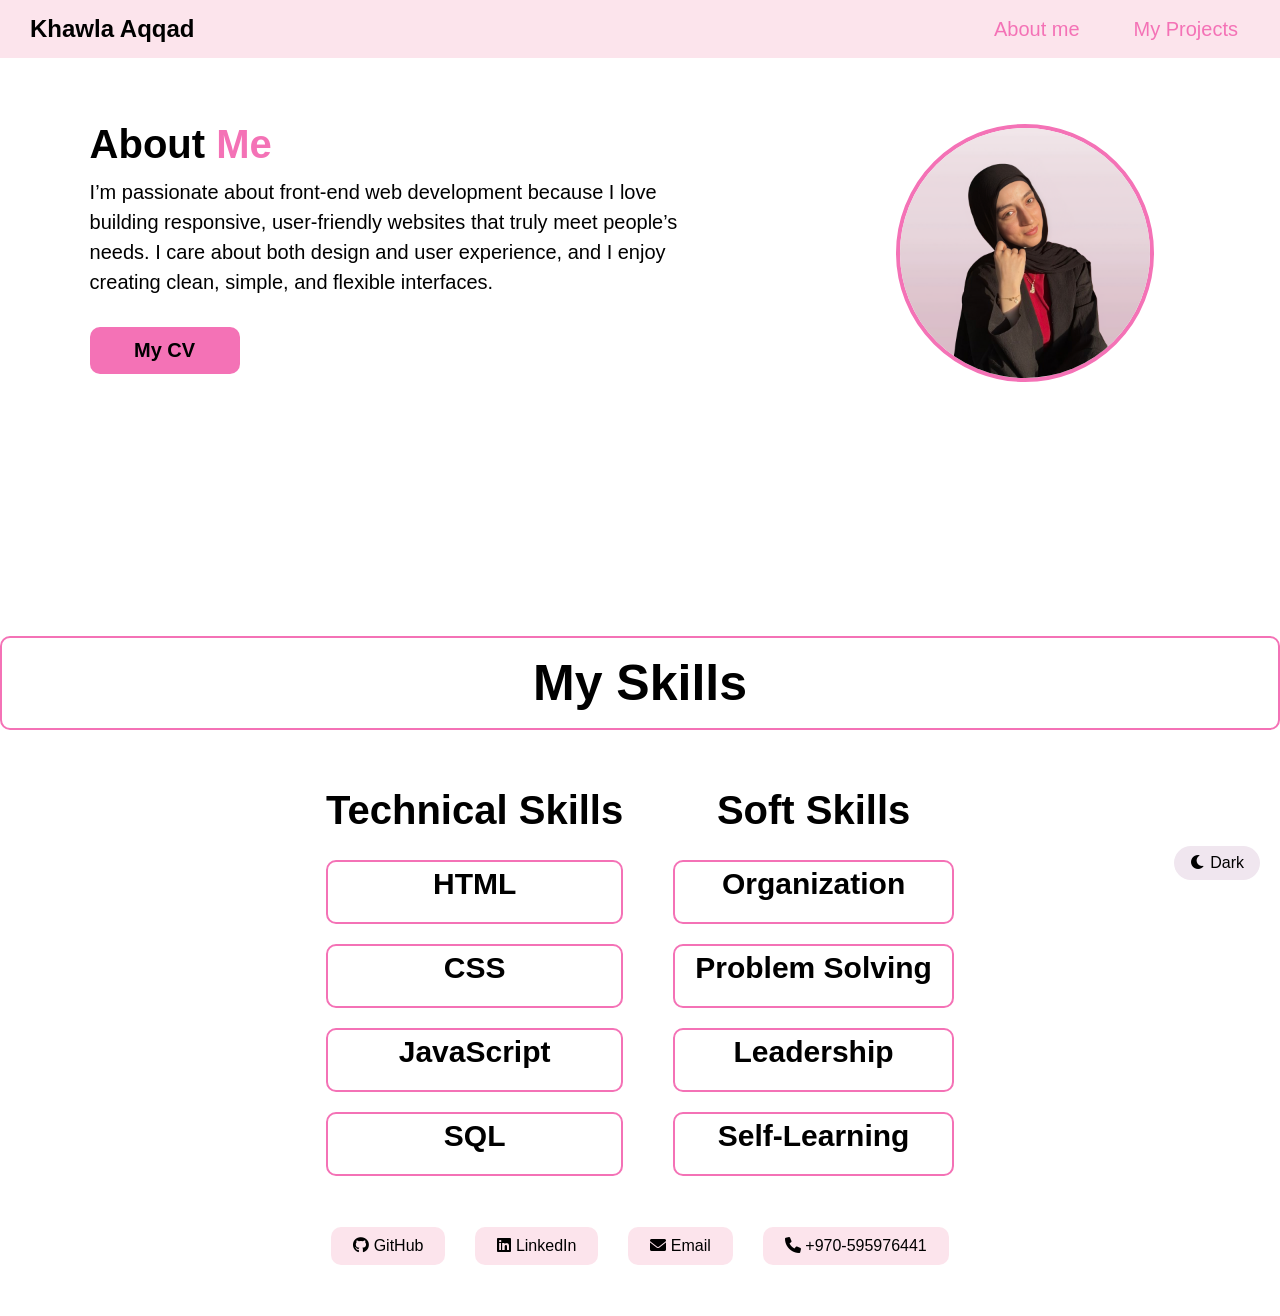
==== index.html @ 2be5803a "portfolios" ====
<!DOCTYPE html>
<html lang="en">
<head>
    <meta charset="UTF-8">
    <meta name="viewport" content="width=device-width, initial-scale=1.0">
    <title>Khawla Aqqad | Portfolios</title>
    <link rel="stylesheet" href="style.css">
    <link rel="stylesheet" href="https://cdnjs.cloudflare.com/ajax/libs/font-awesome/6.0.0-beta3/css/all.min.css" />
</head>
<body>
    
<!-- Switch button -->
    <div class="theme-toggle">
        <button id="themeBtn" onclick="toggleTheme()">
            <i class="fas fa-moon"></i> Dark 
        </button>
    </div>

<!-- Top bar -->
    <nav class="navbar">
            <h2>Khawla Aqqad</h2>
        <ul class="nav-links">
            <li><a href="index.html">About me</a></li>
            <li><a href="projects.html" class="active">My Projects</a></li>
        </ul>
    </nav>

    <div class="about-text" >
        <h1>About <span> Me </span></h1>
        <p>I’m passionate about front-end web development because I love building responsive, 
            user-friendly websites that truly meet people’s needs. I care about both design and user experience, 
            and I enjoy creating clean, simple, and flexible interfaces.
        </p>
        <button onclick="window.open('https://docs.google.com/document/d/1Huhkl3bzUAG76ihjNF-Jv4KBVgLShwQun_zowLG6C3U/edit?tab=t.0')">
            My CV
        </button>
    </div>
    <img class="myphoto" src="./static/myphoto.png" alt="myphoto">


    <!-- skills bar -->

    <div class="skills">
        <h2>My Skills</h2>
        <div>
            <h3>Technical Skills</h3>
            <h4>HTML</h4>
            <h4>CSS</h4>
            <h4>JavaScript</h4>
            <h4>SQL</h4>
        </div>
        <div>
            <h3>Soft Skills</h3>
            <h4>Organization </h4>
            <h4>Problem Solving</h4>
            <h4>Leadership </h4>
            <h4>Self-Learning</h4>
        </div>
    </div>

    <!-- link bar -->

    <div class="social">
        <a href="https://github.com/khawlaaqqad-png" target="_blank" class="social-btn">
                <i class="fab fa-github"></i> GitHub
            </a>
            <a href="https://www.linkedin.com/in/khawla-aqqad" target="_blank" class="social-btn">
                <i class="fab fa-linkedin"></i> LinkedIn
            </a>
            <a href="mailto:khawlaaqqad@gmail.com" class="social-btn">
                <i class="fas fa-envelope"></i> Email
            </a>
            <a href="tel:+970595976441" class="social-btn">
                <i class="fas fa-phone"></i> +970-595976441
            </a>
    </div>

    <script src="main.js"></script>
</body>
</html>
---- style.css ----
* {
    padding: 0;
    margin: 0;
    font-family: 'Segoe UI', Tahoma, Geneva, Verdana, sans-serif;
}

/* ===== DARK MODE ===== */
body.dark-mode {
    background-color: #121212;
    color: #e0e0e0;
}

body.dark-mode .navbar {
    background-color: #1e1e2f;
    border-bottom: 2px solid #f472b6;
}

body.dark-mode .navbar h3,
body.dark-mode .nav-links a {
    color: #f472b6;
}

body.dark-mode .nav-links a:hover {
    background-color: #f472b6;
    color: #121212;
}

body.dark-mode .about-text span,
body.dark-mode .project-par span {
    color: #f472b6;
}

body.dark-mode .about-text button {
    background-color: #f472b6;
    color: #121212;
}

body.dark-mode .about-text button:hover {
    background-color: #d6336c;
    color: white;
}

body.dark-mode .project-card {
    background-color: #1e1e2f;
    color: #e0e0e0;
    border: 1px solid #f472b6;
}

body.dark-mode .project-card span {
    color: #f472b6;
}

body.dark-mode .project-btn {
    background-color: #f472b6;
    color: #121212;
}

body.dark-mode .project-btn:hover {
    background-color: #d6336c;
    color: white;
}

body.dark-mode .social-btn {
    background-color: #1e1e2f;
    color: #f472b6;
    border: 1px solid #f472b6;
}

body.dark-mode .social-btn:hover {
    background-color: #f472b6;
    color: #121212;
}

body.dark-mode .skills h2,
body.dark-mode .skills h4 {
    border-color: #f472b6;
    color: #e0e0e0;
}

body.dark-mode .theme-toggle button {
    background-color: #1e1e2f;
    color: #f472b6;
    border: 1px solid #f472b6;
}

body.dark-mode .myphoto {
    border-color: #f472b6;
}



/* ===== Mode Switch Button ===== */
.theme-toggle {
    position: fixed;
    bottom: 20px;
    right: 20px;
}

.theme-toggle button {
    background-color: #f0e6ef;
    border: none;
    padding: 8px 16px;
    border-radius: 30px;
    font-size: 16px;
}


/* ===== navar ===== */
.navbar {
    display: flex;
    justify-content: space-between;
    align-items: center;
    background-color: #fce4ec;
    padding: 15px 30px;
}

.navbar h3 {
    font-size: 30px;
    color: #f472b6;
}

.nav-links {
    list-style: none;
    display: flex;
    gap: 30px;
}

.nav-links a {
    text-decoration: none;
    font-size: 20px;
    color: #f472b6;
    font-weight: 500;
    padding: 6px 12px;
    border-radius: 20px;
}


.nav-links a:hover {
    background-color: #f472b6;
    color: white;
}

/* ===== Personal photo ===== */

.myphoto {
    width: 250px;
    height: 250px;
    border-radius: 50%;
    border: 4px solid #f472b6;
    position: relative;
    bottom: 250px;
    left: 70%;
}
/* ===== about text ===== */

.about-text {
    width: 50%;
    padding-top: 5% ;
    padding-left: 7%;
}

.about-text span {
    color: #f472b6;
}
p {
    line-height: 30px;
    font-size: 20px;
}

h1 {
    margin-bottom: 10px;
    font-size: 40px;
}

.about-text button{
    background-color: #f472b6;
    color: black;
    padding: 12px 30px;
    border-radius: 10px;
    font-weight: 600;
    font-size: 20px;
    border: none;
    margin-top: 30px;
    width: 150px;
}
.about-text button:hover {
    background-color: #cc6299;
}
/* ===== skills ===== */

.skills {
    display: flex;
    flex-wrap: wrap;
    justify-content: center;
    gap: 50px;
    text-align: center;
}

.skills h2 {
    width: 100%;
    text-align: center;
    font-size: 50px;
    line-height: 50px;
    border: 2px solid #f472b6;
    padding: 20px;
    border-radius: 10px;
}

.skills h3 {
    font-size: 40px;
    line-height: 60px;
}

.skills h4 {
    border: 2px solid #f472b6;
    height: 50px;
    font-size: 30px;
    padding: 5px 20px;
    margin-top: 20px;
    border-radius: 10px;
}

/* ===== social ===== */

.social {
    display: flex;
    justify-content: center;
    padding: 4%;
    gap: 30px;
}
.social-btn {
    align-items: center;
    gap: 8px;
    background-color: #fce4ec;
    color: black;
    padding: 10px 22px;
    border-radius: 10px;
    text-decoration: none;
    font-weight: 500;
}


/* ===== project par ===== */

.project-photo{
    width: 100%;
    height: 500px;
    object-fit: cover;
}

.project-par {
    position: relative;
    bottom: 350px;
    left: 80px;
    width: 50%;
}

.project-par span {
    color: #f472b6;
}
.project-par p {
    font-size: 30px;
}

/* ===== project card ===== */
.project-card {
    background-color: #fce4ec;
    padding: 30px 35px;
    border-radius: 24px;
    margin-bottom: 25px;
    box-shadow: 0 4px 12px rgba(0, 0, 0, 0.05);
    width: 70%;
    display: flex;
    flex-direction: column;
    gap: 20px;
}

.project-card:hover {
    transform: translateY(-5px);
    box-shadow: 0 8px 20px rgba(214, 51, 108, 0.15);
}

.container h2 {
    text-align: center;
    font-size: 40px;
    margin-top: 20px;
}

.container {
    display: flex;
    justify-content: center;
    flex-direction: column;
    gap: 30px;
    align-items: center;
}

.project-btn {
    align-items: center;
    background-color: #f472b6;
    color: black;
    padding: 10px 22px;
    border-radius: 10px;
    text-decoration: none;
    font-weight: 500;
    width: 150px;
}

.project-btn:hover {
    background-color: #cc6299;
}

.project-card h3 {
    font-size: 30px;
}

.project-card p {
    font-size: 25px;
    line-height: 35px;
}

.project-card span {
    font-size: 30px;
    color: #f472b6 ;
}
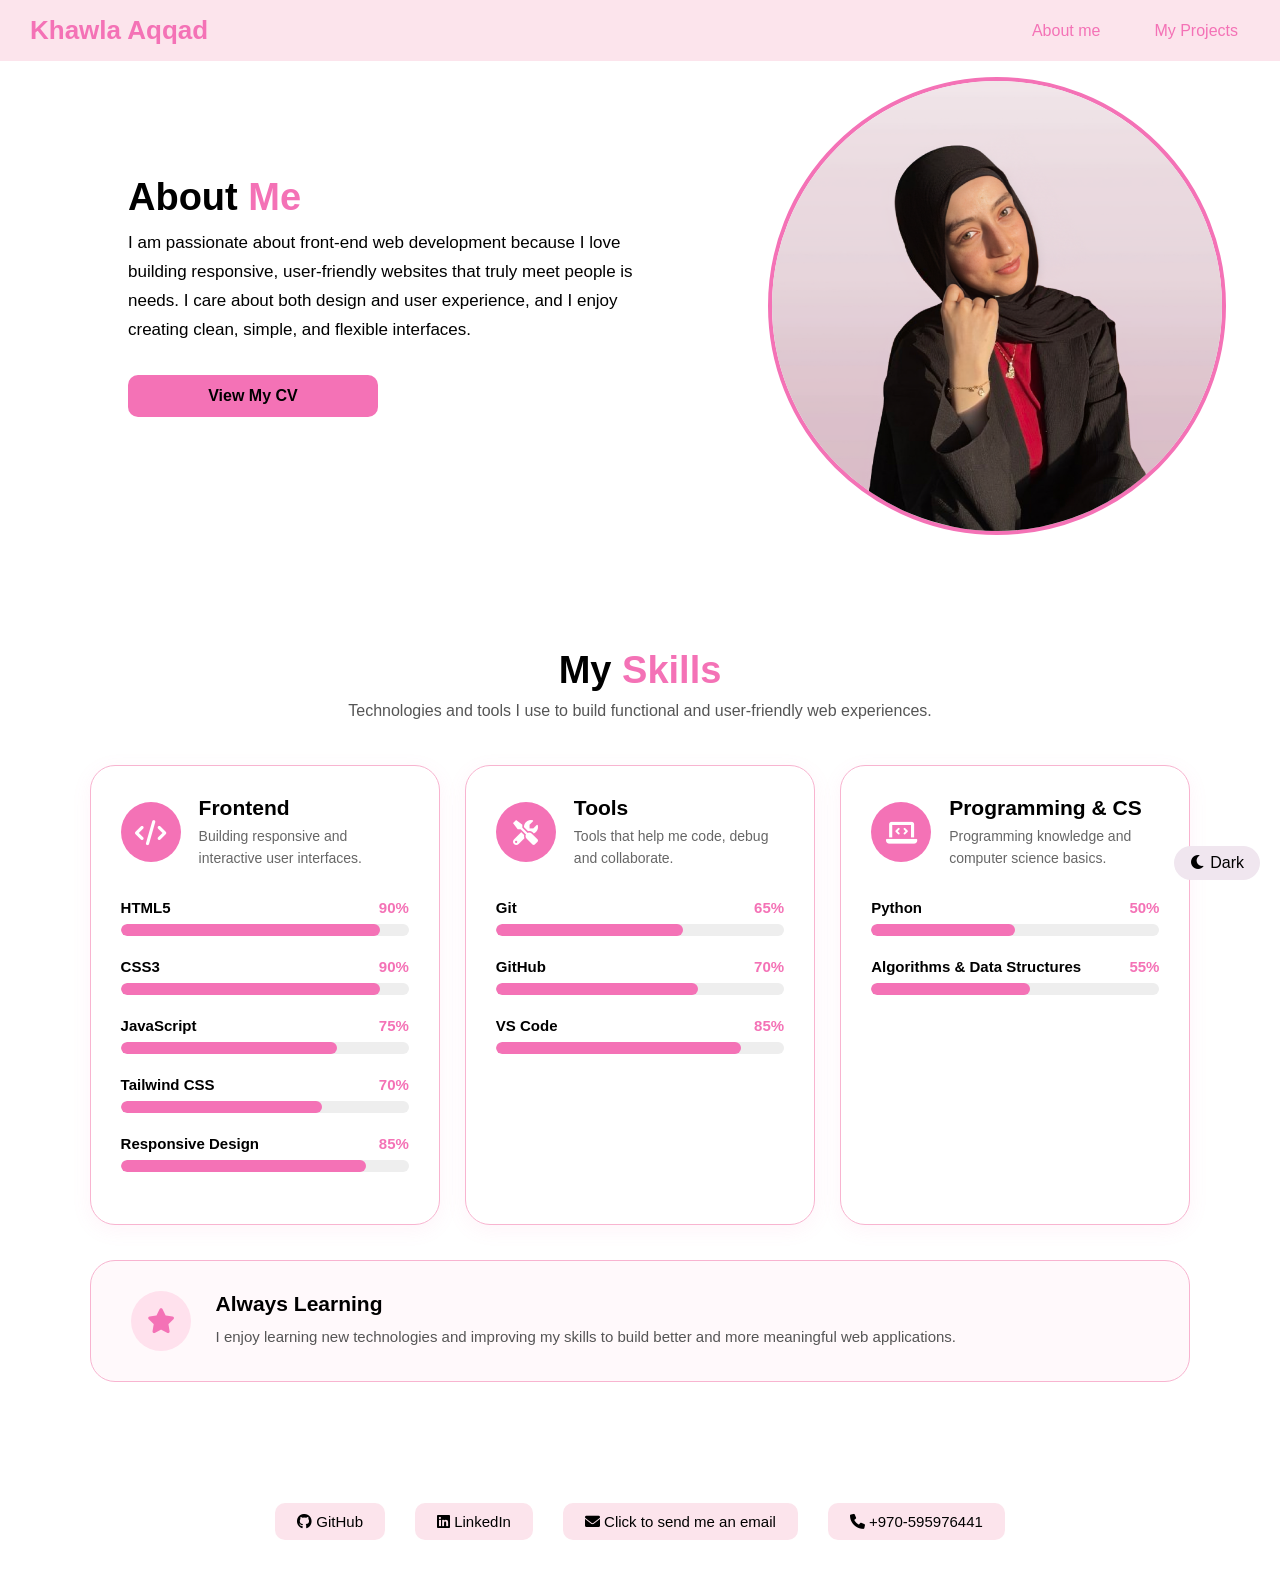
==== commit 940b436e: "updat" ====
--- a/index.html
+++ b/index.html
@@ -18,7 +18,9 @@
 
 <!-- Top bar -->
     <nav class="navbar">
-            <h2>Khawla Aqqad</h2>
+        <div class="logo">
+            <h3>Khawla Aqqad</h3>
+        </div>
         <ul class="nav-links">
             <li><a href="index.html">About me</a></li>
             <li><a href="projects.html" class="active">My Projects</a></li>
@@ -27,12 +29,12 @@
 
     <div class="about-text" >
         <h1>About <span> Me </span></h1>
-        <p>I’m passionate about front-end web development because I love building responsive, 
-            user-friendly websites that truly meet people’s needs. I care about both design and user experience, 
+        <p>I am passionate about front-end web development because I love building responsive, 
+            user-friendly websites that truly meet people is needs. I care about both design and user experience, 
             and I enjoy creating clean, simple, and flexible interfaces.
         </p>
         <button onclick="window.open('https://docs.google.com/document/d/1Huhkl3bzUAG76ihjNF-Jv4KBVgLShwQun_zowLG6C3U/edit?tab=t.0')">
-            My CV
+            View My CV
         </button>
     </div>
     <img class="myphoto" src="./static/myphoto.png" alt="myphoto">
@@ -40,23 +42,183 @@
 
     <!-- skills bar -->
 
-    <div class="skills">
-        <h2>My Skills</h2>
+    <!-- Skills Section -->
+<section class="skills-section">
+
+    <div class="skills-title">
+        <h2>My <span>Skills</span></h2>
+        <p>Technologies and tools I use to build functional and user-friendly web experiences.</p>
+    </div>
+
+    <div class="skills-container">
+
+        <!-- Frontend -->
+        <div class="skill-card">
+
+            <div class="skill-card-title">
+                <div class="skill-icon">
+                    <i class="fas fa-code"></i>
+                </div>
+
+                <div>
+                    <h3>Frontend</h3>
+                    <p>Building responsive and interactive user interfaces.</p>
+                </div>
+            </div>
+
+            <div class="skill-item">
+                <div class="skill-name">
+                    <span>HTML5</span>
+                    <span>90%</span>
+                </div>
+                <div class="progress-bar">
+                    <div class="progress" style="width: 90%;"></div>
+                </div>
+            </div>
+
+            <div class="skill-item">
+                <div class="skill-name">
+                    <span>CSS3</span>
+                    <span>90%</span>
+                </div>
+                <div class="progress-bar">
+                    <div class="progress" style="width: 90%;"></div>
+                </div>
+            </div>
+
+            <div class="skill-item">
+                <div class="skill-name">
+                    <span>JavaScript</span>
+                    <span>75%</span>
+                </div>
+                <div class="progress-bar">
+                    <div class="progress" style="width: 75%;"></div>
+                </div>
+            </div>
+
+            <div class="skill-item">
+                <div class="skill-name">
+                    <span>Tailwind CSS</span>
+                    <span>70%</span>
+                </div>
+                <div class="progress-bar">
+                    <div class="progress" style="width: 70%;"></div>
+                </div>
+            </div>
+
+            <div class="skill-item">
+                <div class="skill-name">
+                    <span>Responsive Design</span>
+                    <span>85%</span>
+                </div>
+                <div class="progress-bar">
+                    <div class="progress" style="width: 85%;"></div>
+                </div>
+            </div>
+
+        </div>
+
+
+        <!-- Tools -->
+        <div class="skill-card">
+
+            <div class="skill-card-title">
+                <div class="skill-icon">
+                    <i class="fas fa-tools"></i>
+                </div>
+
+                <div>
+                    <h3>Tools</h3>
+                    <p>Tools that help me code, debug and collaborate.</p>
+                </div>
+            </div>
+
+            <div class="skill-item">
+                <div class="skill-name">
+                    <span>Git</span>
+                    <span>65%</span>
+                </div>
+                <div class="progress-bar">
+                    <div class="progress" style="width: 65%;"></div>
+                </div>
+            </div>
+
+            <div class="skill-item">
+                <div class="skill-name">
+                    <span>GitHub</span>
+                    <span>70%</span>
+                </div>
+                <div class="progress-bar">
+                    <div class="progress" style="width: 70%;"></div>
+                </div>
+            </div>
+
+            <div class="skill-item">
+                <div class="skill-name">
+                    <span>VS Code</span>
+                    <span>85%</span>
+                </div>
+                <div class="progress-bar">
+                    <div class="progress" style="width: 85%;"></div>
+                </div>
+            </div>
+
+        </div>
+
+
+        <!-- Programming & CS -->
+        <div class="skill-card">
+
+            <div class="skill-card-title">
+                <div class="skill-icon">
+                    <i class="fas fa-laptop-code"></i>
+                </div>
+
+                <div>
+                    <h3>Programming & CS</h3>
+                    <p>Programming knowledge and computer science basics.</p>
+                </div>
+            </div>
+
+            <div class="skill-item">
+                <div class="skill-name">
+                    <span>Python</span>
+                    <span>50%</span>
+                </div>
+                <div class="progress-bar">
+                    <div class="progress" style="width: 50%;"></div>
+                </div>
+            </div>
+
+            <div class="skill-item">
+                <div class="skill-name">
+                    <span>Algorithms & Data Structures</span>
+                    <span>55%</span>
+                </div>
+                <div class="progress-bar">
+                    <div class="progress" style="width: 55%;"></div>
+                </div>
+            </div>
+
+        </div>
+
+    </div>
+
+    <!-- Always Learning -->
+    <div class="learning-box">
+        <div class="learning-icon">
+            <i class="fas fa-star"></i>
+        </div>
+
         <div>
-            <h3>Technical Skills</h3>
-            <h4>HTML</h4>
-            <h4>CSS</h4>
-            <h4>JavaScript</h4>
-            <h4>SQL</h4>
-        </div>
-        <div>
-            <h3>Soft Skills</h3>
-            <h4>Organization </h4>
-            <h4>Problem Solving</h4>
-            <h4>Leadership </h4>
-            <h4>Self-Learning</h4>
-        </div>
-    </div>
+            <h3>Always Learning</h3>
+            <p>
+                I enjoy learning new technologies and improving my skills to build better and more meaningful web applications.
+            </p>
+        </div>
+    </div>
+
+</section>
 
     <!-- link bar -->
 
@@ -67,8 +229,8 @@
             <a href="https://www.linkedin.com/in/khawla-aqqad" target="_blank" class="social-btn">
                 <i class="fab fa-linkedin"></i> LinkedIn
             </a>
-            <a href="mailto:khawlaaqqad@gmail.com" class="social-btn">
-                <i class="fas fa-envelope"></i> Email
+            <a href="https://mail.google.com/mail/?view=cm&fs=1&to=khawlaaqqad@gmail.com" target="_blank" class="social-btn">
+                <i class="fas fa-envelope"></i> Click to send me an email
             </a>
             <a href="tel:+970595976441" class="social-btn">
                 <i class="fas fa-phone"></i> +970-595976441
--- a/style.css
+++ b/style.css
@@ -71,12 +71,6 @@
     color: #121212;
 }
 
-body.dark-mode .skills h2,
-body.dark-mode .skills h4 {
-    border-color: #f472b6;
-    color: #e0e0e0;
-}
-
 body.dark-mode .theme-toggle button {
     background-color: #1e1e2f;
     color: #f472b6;
@@ -87,6 +81,35 @@
     border-color: #f472b6;
 }
 
+/* ===== Skills Dark Mode ===== */
+
+body.dark-mode .skills-title p,
+body.dark-mode .skill-card-title p,
+body.dark-mode .learning-box p {
+    color: #bdbdbd;
+}
+
+body.dark-mode .skill-card {
+    background-color: #1e1e2f;
+    border-color: #f472b6;
+}
+
+body.dark-mode .progress-bar {
+    background-color: #333344;
+}
+
+body.dark-mode .learning-box {
+    background-color: #1e1e2f;
+    border-color: #f472b6;
+}
+
+body.dark-mode .learning-icon {
+    background-color: #332333;
+}
+
+body.dark-mode .skill-name {
+    color: #e0e0e0;
+}
 
 
 /* ===== Mode Switch Button ===== */
@@ -115,7 +138,7 @@
 }
 
 .navbar h3 {
-    font-size: 30px;
+    font-size: 26px;
     color: #f472b6;
 }
 
@@ -127,7 +150,7 @@
 
 .nav-links a {
     text-decoration: none;
-    font-size: 20px;
+    font-size: 16px;
     color: #f472b6;
     font-weight: 500;
     padding: 6px 12px;
@@ -143,33 +166,34 @@
 /* ===== Personal photo ===== */
 
 .myphoto {
-    width: 250px;
-    height: 250px;
+    width: 450px;
+    height: 450px;
     border-radius: 50%;
     border: 4px solid #f472b6;
     position: relative;
-    bottom: 250px;
-    left: 70%;
+    bottom: 340px;
+    left: 60%;
+    margin-bottom: -300px;
 }
 /* ===== about text ===== */
 
 .about-text {
-    width: 50%;
-    padding-top: 5% ;
-    padding-left: 7%;
+    width: 40%;
+    padding-top: 9%;
+    padding-left: 10%;
 }
 
 .about-text span {
     color: #f472b6;
 }
-p {
-    line-height: 30px;
-    font-size: 20px;
+.about-text p {
+    line-height: 1.7;
+    font-size: 17px;
 }
 
 h1 {
     margin-bottom: 10px;
-    font-size: 40px;
+    font-size: 38px;
 }
 
 .about-text button{
@@ -178,48 +202,165 @@
     padding: 12px 30px;
     border-radius: 10px;
     font-weight: 600;
-    font-size: 20px;
+    font-size: 16px;
     border: none;
     margin-top: 30px;
-    width: 150px;
+    width: 250px;
 }
 .about-text button:hover {
     background-color: #cc6299;
 }
 /* ===== skills ===== */
-
-.skills {
-    display: flex;
-    flex-wrap: wrap;
+/* ===== Skills Section ===== */
+
+.skills-section {
+    padding: 70px 7%;
+}
+
+.skills-title {
+    text-align: center;
+    margin-bottom: 45px;
+}
+
+.skills-title h2 {
+    font-size: 38px;
+    margin-bottom: 10px;
+}
+
+.skills-title h2 span {
+    color: #f472b6;
+}
+
+.skills-title p {
+    font-size: 16px;
+    color: #555;
+}
+
+
+/* ===== Skills Cards ===== */
+
+.skills-container {
+    display: grid;
+    grid-template-columns: repeat(3, 1fr);
+    gap: 25px;
+    max-width: 1300px;
+    margin: auto;
+}
+
+.skill-card {
+    background-color: #fff;
+    border: 1px solid #f8b4d0;
+    border-radius: 25px;
+    padding: 30px;
+    box-shadow: 0 5px 20px rgba(244, 114, 182, 0.08);
+}
+
+
+/* ===== Card Title ===== */
+
+.skill-card-title {
+    display: flex;
+    align-items: center;
+    gap: 18px;
+    margin-bottom: 30px;
+}
+
+.skill-card-title h3 {
+    font-size: 21px;
+    margin-bottom: 5px;
+}
+
+.skill-card-title p {
+    font-size: 14px;
+    line-height: 22px;
+    color: #666;
+}
+
+.skill-icon {
+    min-width: 60px;
+    height: 60px;
+    border-radius: 50%;
+    background-color: #f472b6;
+    color: white;
+    display: flex;
     justify-content: center;
-    gap: 50px;
-    text-align: center;
-}
-
-.skills h2 {
+    align-items: center;
+    font-size: 25px;
+}
+
+
+/* ===== Individual Skill ===== */
+
+.skill-item {
+    margin-bottom: 22px;
+}
+
+.skill-name {
+    display: flex;
+    justify-content: space-between;
+    margin-bottom: 8px;
+    font-size: 15px;
+    font-weight: 600;
+}
+
+.skill-name span:last-child {
+    color: #f472b6;
+}
+
+
+/* ===== Progress Bar ===== */
+
+.progress-bar {
     width: 100%;
-    text-align: center;
-    font-size: 50px;
-    line-height: 50px;
-    border: 2px solid #f472b6;
-    padding: 20px;
-    border-radius: 10px;
-}
-
-.skills h3 {
-    font-size: 40px;
-    line-height: 60px;
-}
-
-.skills h4 {
-    border: 2px solid #f472b6;
-    height: 50px;
-    font-size: 30px;
-    padding: 5px 20px;
-    margin-top: 20px;
-    border-radius: 10px;
-}
-
+    height: 12px;
+    background-color: #eeeeee;
+    border-radius: 20px;
+    overflow: hidden;
+}
+
+.progress {
+    height: 100%;
+    background-color: #f472b6;
+    border-radius: 20px;
+}
+
+
+/* ===== Always Learning ===== */
+
+.learning-box {
+    max-width: 1300px;
+    margin: 35px auto 0;
+    padding: 30px 40px;
+    border: 1px solid #f8b4d0;
+    border-radius: 25px;
+    background-color: #fff9fb;
+    display: flex;
+    align-items: center;
+    gap: 25px;
+}
+
+.learning-icon {
+    min-width: 60px;
+    height: 60px;
+    border-radius: 50%;
+    background-color: #ffe1ed;
+    color: #f472b6;
+    display: flex;
+    justify-content: center;
+    align-items: center;
+    font-size: 25px;
+}
+
+.learning-box h3 {
+    font-size: 21px;
+    margin-bottom: 8px;
+}
+
+.learning-box p {
+    font-size: 15px;
+    line-height: 25px;
+    color: #555;
+}
 /* ===== social ===== */
 
 .social {
@@ -237,6 +378,7 @@
     border-radius: 10px;
     text-decoration: none;
     font-weight: 500;
+    font-size: 15px;
 }
 
 
@@ -259,7 +401,9 @@
     color: #f472b6;
 }
 .project-par p {
-    font-size: 30px;
+    font-size: 17px;
+    line-height: 1.6;
+    width: 45%;
 }
 
 /* ===== project card ===== */
@@ -272,7 +416,7 @@
     width: 70%;
     display: flex;
     flex-direction: column;
-    gap: 20px;
+    gap: 10px;
 }
 
 .project-card:hover {
@@ -295,6 +439,7 @@
 }
 
 .project-btn {
+    align-self: flex-end;
     align-items: center;
     background-color: #f472b6;
     color: black;
@@ -303,22 +448,214 @@
     text-decoration: none;
     font-weight: 500;
     width: 150px;
-}
+    margin-top: -35px;
+    font-size: 15px;
+}
+
 
 .project-btn:hover {
     background-color: #cc6299;
 }
 
 .project-card h3 {
-    font-size: 30px;
+    font-size: 22px;
 }
 
 .project-card p {
-    font-size: 25px;
-    line-height: 35px;
+    font-size: 16px;
+    line-height: 1.6;
 }
 
 .project-card span {
-    font-size: 30px;
+    font-size: 15px;
     color: #f472b6 ;
+}
+/* ============================= */
+/* ===== RESPONSIVE DESIGN ===== */
+/* ============================= */
+
+@media (max-width: 768px) {
+
+    /* ===== Navbar ===== */
+    .navbar {
+        padding: 12px 20px;
+        flex-direction: column;
+        gap: 15px;
+    }
+
+    .navbar h3 {
+        font-size: 24px;
+    }
+
+    .nav-links {
+        gap: 10px;
+        flex-wrap: wrap;
+        justify-content: center;
+    }
+
+    .nav-links a {
+        font-size: 14px;
+        padding: 5px 8px;
+    }
+
+
+    /* ===== About Me ===== */
+    .about-text {
+        width: 80%;
+        padding: 50px 10%;
+        text-align: center;
+    }
+
+    .about-text h1 {
+        font-size: 32px;
+    }
+
+    .about-text p {
+        font-size: 16px;
+        line-height: 1.6;
+    }
+
+    .about-text button {
+        width: 200px;
+        font-size: 15px;
+    }
+
+    /* ===== Personal Photo ===== */
+    .myphoto {
+        display: block;
+        width: 220px;
+        height: 220px;
+        position: static;
+        margin: 0 auto 40px;
+    }
+
+
+    /* ===== Skills ===== */
+    .skills-section {
+        padding: 50px 5%;
+    }
+
+    .skills-title {
+        margin-bottom: 30px;
+    }
+
+    .skills-title h2 {
+        font-size: 32px;
+    }
+
+    .skills-title p {
+        font-size: 15px;
+    }
+
+    .skills-container {
+        grid-template-columns: 1fr;
+        gap: 20px;
+    }
+
+    .skill-card {
+        padding: 25px;
+    }
+
+
+    /* ===== Always Learning ===== */
+    .learning-box {
+        padding: 25px;
+        gap: 15px;
+    }
+
+    .learning-icon {
+        min-width: 50px;
+        height: 50px;
+        font-size: 20px;
+    }
+
+    .learning-box h3 {
+        font-size: 19px;
+    }
+
+    .learning-box p {
+        font-size: 14px;
+        line-height: 1.6;
+    }
+
+
+    /* ===== Projects Header ===== */
+    .project-photo {
+        height: 300px;
+    }
+
+    .project-par {
+        position: static;
+        width: 80%;
+        margin: 25px auto;
+        text-align: center;
+    }
+
+    .project-par p {
+        font-size: 16px;
+    }
+
+
+    /* ===== Projects Cards ===== */
+    .container {
+        width: 90%;
+        margin: auto;
+        gap: 20px;
+    }
+
+    .container h2 {
+        font-size: 32px;
+        margin-top: 10px;
+    }
+
+    .project-card {
+        width: 100%;
+        box-sizing: border-box;
+        padding: 25px;
+    }
+
+    .project-card h3 {
+        font-size: 20px;
+    }
+
+    .project-card p {
+        font-size: 15px;
+        line-height: 1.6;
+    }
+
+    .project-card span {
+        font-size: 14px;
+    }
+
+    .project-btn {
+        width: 130px;
+        font-size: 14px;
+        padding: 9px 15px;
+        margin-top: -25px;
+    }
+
+
+    /* ===== Social / Contact ===== */
+    .social {
+        padding: 30px 5%;
+        gap: 15px;
+        flex-wrap: wrap;
+    }
+
+    .social-btn {
+        font-size: 14px;
+        padding: 9px 16px;
+    }
+
+
+    /* ===== Theme Button ===== */
+    .theme-toggle {
+        bottom: 15px;
+        right: 15px;
+    }
+
+    .theme-toggle button {
+        font-size: 14px;
+        padding: 7px 13px;
+    }
 }
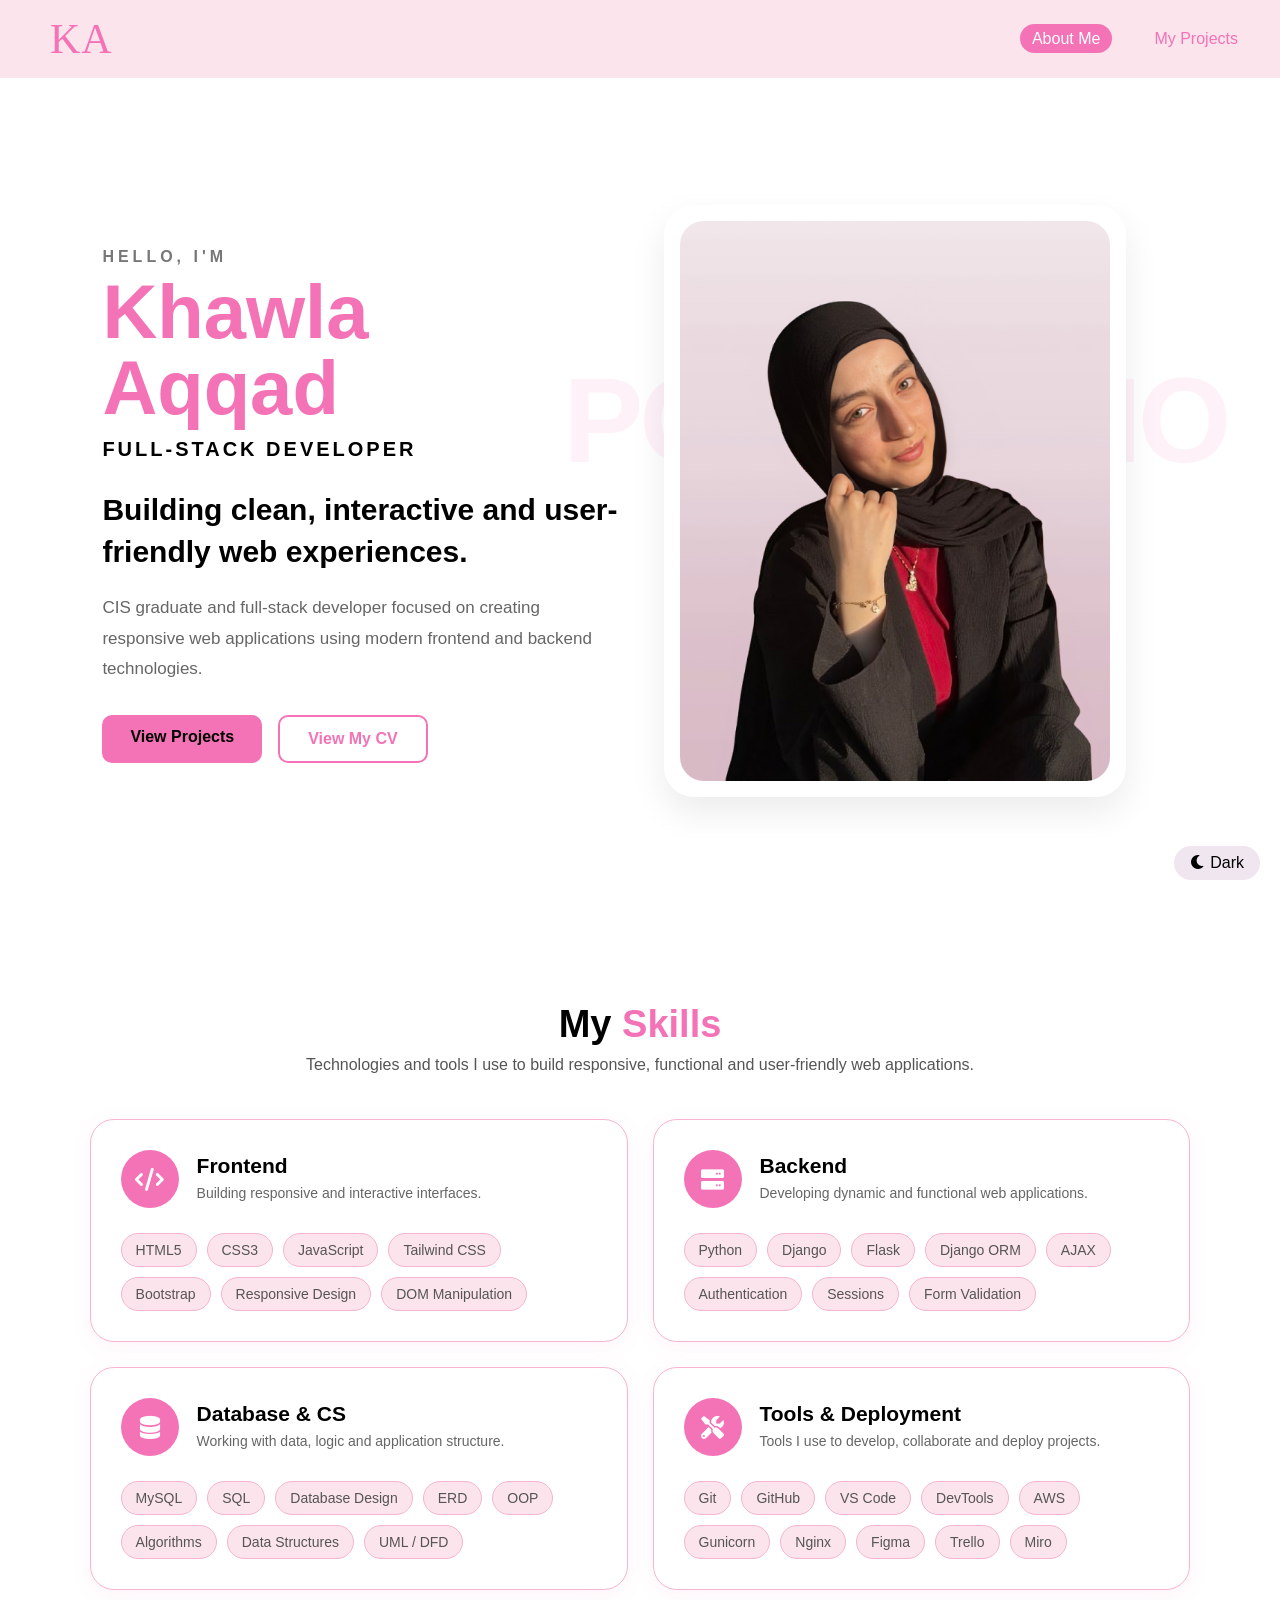
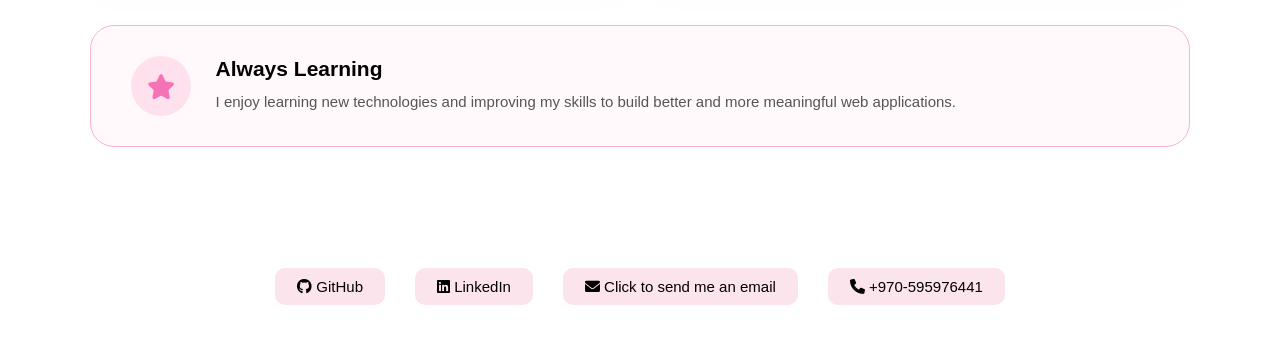
==== commit 99ef1f23: "Update portfolio design and add Skinova project" ====
--- a/index.html
+++ b/index.html
@@ -6,7 +6,6 @@
     <title>Khawla Aqqad | Portfolios</title>
     <link rel="stylesheet" href="style.css">
     <link rel="stylesheet" href="https://cdnjs.cloudflare.com/ajax/libs/font-awesome/6.0.0-beta3/css/all.min.css" />
-</head>
 <body>
     
 <!-- Switch button -->
@@ -17,209 +16,200 @@
     </div>
 
 <!-- Top bar -->
-    <nav class="navbar">
-        <div class="logo">
-            <h3>Khawla Aqqad</h3>
-        </div>
-        <ul class="nav-links">
-            <li><a href="index.html">About me</a></li>
-            <li><a href="projects.html" class="active">My Projects</a></li>
-        </ul>
-    </nav>
-
-    <div class="about-text" >
-        <h1>About <span> Me </span></h1>
-        <p>I am passionate about front-end web development because I love building responsive, 
-            user-friendly websites that truly meet people is needs. I care about both design and user experience, 
-            and I enjoy creating clean, simple, and flexible interfaces.
+<nav class="navbar">
+
+    <div class="logo">
+        <a href="index.html">KA</a>
+    </div>
+
+    <ul class="nav-links">
+        <li><a href="index.html" class="active">About Me</a></li>
+        <li><a href="projects.html">My Projects</a></li>
+    </ul>
+
+</nav>
+
+<!-- Hero Section -->
+<section class="hero-section">
+
+    <!-- Left Side -->
+    <div class="hero-content">
+        <p class="hero-label">HELLO, I'M</p>
+        <h1 class="hero-big-name">Khawla Aqqad</h1>
+        <p class="hero-role">FULL-STACK DEVELOPER</p>
+        <h2>Building clean, interactive and user-friendly web experiences.</h2>
+        <p class="hero-description">
+            CIS graduate and full-stack developer focused on creating responsive
+            web applications using modern frontend and backend technologies.
         </p>
-        <button onclick="window.open('https://docs.google.com/document/d/1Huhkl3bzUAG76ihjNF-Jv4KBVgLShwQun_zowLG6C3U/edit?tab=t.0')">
-            View My CV
-        </button>
-    </div>
-    <img class="myphoto" src="./static/myphoto.png" alt="myphoto">
-
+        <div class="hero-buttons">
+            <a href="projects.html" class="hero-btn primary">View Projects</a>
+            <a href="https://docs.google.com/document/d/1Huhkl3bzUAG76ihjNF-Jv4KBVgLShwQun_zowLG6C3U/edit?tab=t.0" target="_blank" class="hero-btn secondary">
+                View My CV
+            </a>
+        </div>
+    </div>
+
+
+    <!-- Right Side -->
+    <div class="hero-image-area">
+        <h2 class="hero-bg-text">PORTFOLIO</h2>
+        <div class="photo-card">
+            <img src="./static/myphoto.png" alt="Khawla Aqqad" class="hero-photo">
+        </div>
+
+    </div>
+
+</section>
 
     <!-- skills bar -->
 
-    <!-- Skills Section -->
+<!-- Skills Section -->
 <section class="skills-section">
 
     <div class="skills-title">
         <h2>My <span>Skills</span></h2>
-        <p>Technologies and tools I use to build functional and user-friendly web experiences.</p>
-    </div>
-
-    <div class="skills-container">
+        <p>
+            Technologies and tools I use to build responsive,
+            functional and user-friendly web applications.
+        </p>
+    </div>
+
+    <div class="skills-grid">
 
         <!-- Frontend -->
-        <div class="skill-card">
-
-            <div class="skill-card-title">
-                <div class="skill-icon">
+        <div class="skills-card">
+
+            <div class="skills-card-header">
+                <div class="skills-icon">
                     <i class="fas fa-code"></i>
                 </div>
 
                 <div>
                     <h3>Frontend</h3>
-                    <p>Building responsive and interactive user interfaces.</p>
-                </div>
-            </div>
-
-            <div class="skill-item">
-                <div class="skill-name">
-                    <span>HTML5</span>
-                    <span>90%</span>
-                </div>
-                <div class="progress-bar">
-                    <div class="progress" style="width: 90%;"></div>
-                </div>
-            </div>
-
-            <div class="skill-item">
-                <div class="skill-name">
-                    <span>CSS3</span>
-                    <span>90%</span>
-                </div>
-                <div class="progress-bar">
-                    <div class="progress" style="width: 90%;"></div>
-                </div>
-            </div>
-
-            <div class="skill-item">
-                <div class="skill-name">
-                    <span>JavaScript</span>
-                    <span>75%</span>
-                </div>
-                <div class="progress-bar">
-                    <div class="progress" style="width: 75%;"></div>
-                </div>
-            </div>
-
-            <div class="skill-item">
-                <div class="skill-name">
-                    <span>Tailwind CSS</span>
-                    <span>70%</span>
-                </div>
-                <div class="progress-bar">
-                    <div class="progress" style="width: 70%;"></div>
-                </div>
-            </div>
-
-            <div class="skill-item">
-                <div class="skill-name">
-                    <span>Responsive Design</span>
-                    <span>85%</span>
-                </div>
-                <div class="progress-bar">
-                    <div class="progress" style="width: 85%;"></div>
-                </div>
-            </div>
-
-        </div>
-
-
-        <!-- Tools -->
-        <div class="skill-card">
-
-            <div class="skill-card-title">
-                <div class="skill-icon">
+                    <p>Building responsive and interactive interfaces.</p>
+                </div>
+            </div>
+
+            <div class="skills-tags">
+                <span>HTML5</span>
+                <span>CSS3</span>
+                <span>JavaScript</span>
+                <span>Tailwind CSS</span>
+                <span>Bootstrap</span>
+                <span>Responsive Design</span>
+                <span>DOM Manipulation</span>
+            </div>
+
+        </div>
+
+
+        <!-- Backend -->
+        <div class="skills-card">
+
+            <div class="skills-card-header">
+                <div class="skills-icon">
+                    <i class="fas fa-server"></i>
+                </div>
+
+                <div>
+                    <h3>Backend</h3>
+                    <p>Developing dynamic and functional web applications.</p>
+                </div>
+            </div>
+
+            <div class="skills-tags">
+                <span>Python</span>
+                <span>Django</span>
+                <span>Flask</span>
+                <span>Django ORM</span>
+                <span>AJAX</span>
+                <span>Authentication</span>
+                <span>Sessions</span>
+                <span>Form Validation</span>
+            </div>
+
+        </div>
+
+
+        <!-- Database & CS -->
+        <div class="skills-card">
+
+            <div class="skills-card-header">
+                <div class="skills-icon">
+                    <i class="fas fa-database"></i>
+                </div>
+
+                <div>
+                    <h3>Database & CS</h3>
+                    <p>Working with data, logic and application structure.</p>
+                </div>
+            </div>
+
+            <div class="skills-tags">
+                <span>MySQL</span>
+                <span>SQL</span>
+                <span>Database Design</span>
+                <span>ERD</span>
+                <span>OOP</span>
+                <span>Algorithms</span>
+                <span>Data Structures</span>
+                <span>UML / DFD</span>
+            </div>
+
+        </div>
+
+
+        <!-- Tools & Deployment -->
+        <div class="skills-card">
+
+            <div class="skills-card-header">
+                <div class="skills-icon">
                     <i class="fas fa-tools"></i>
                 </div>
 
                 <div>
-                    <h3>Tools</h3>
-                    <p>Tools that help me code, debug and collaborate.</p>
-                </div>
-            </div>
-
-            <div class="skill-item">
-                <div class="skill-name">
-                    <span>Git</span>
-                    <span>65%</span>
-                </div>
-                <div class="progress-bar">
-                    <div class="progress" style="width: 65%;"></div>
-                </div>
-            </div>
-
-            <div class="skill-item">
-                <div class="skill-name">
-                    <span>GitHub</span>
-                    <span>70%</span>
-                </div>
-                <div class="progress-bar">
-                    <div class="progress" style="width: 70%;"></div>
-                </div>
-            </div>
-
-            <div class="skill-item">
-                <div class="skill-name">
-                    <span>VS Code</span>
-                    <span>85%</span>
-                </div>
-                <div class="progress-bar">
-                    <div class="progress" style="width: 85%;"></div>
-                </div>
-            </div>
-
-        </div>
-
-
-        <!-- Programming & CS -->
-        <div class="skill-card">
-
-            <div class="skill-card-title">
-                <div class="skill-icon">
-                    <i class="fas fa-laptop-code"></i>
-                </div>
-
-                <div>
-                    <h3>Programming & CS</h3>
-                    <p>Programming knowledge and computer science basics.</p>
-                </div>
-            </div>
-
-            <div class="skill-item">
-                <div class="skill-name">
-                    <span>Python</span>
-                    <span>50%</span>
-                </div>
-                <div class="progress-bar">
-                    <div class="progress" style="width: 50%;"></div>
-                </div>
-            </div>
-
-            <div class="skill-item">
-                <div class="skill-name">
-                    <span>Algorithms & Data Structures</span>
-                    <span>55%</span>
-                </div>
-                <div class="progress-bar">
-                    <div class="progress" style="width: 55%;"></div>
-                </div>
-            </div>
-
-        </div>
-
-    </div>
+                    <h3>Tools & Deployment</h3>
+                    <p>Tools I use to develop, collaborate and deploy projects.</p>
+                </div>
+            </div>
+
+            <div class="skills-tags">
+                <span>Git</span>
+                <span>GitHub</span>
+                <span>VS Code</span>
+                <span>DevTools</span>
+                <span>AWS</span>
+                <span>Gunicorn</span>
+                <span>Nginx</span>
+                <span>Figma</span>
+                <span>Trello</span>
+                <span>Miro</span>
+            </div>
+
+        </div>
+
+    </div>
+
 
     <!-- Always Learning -->
     <div class="learning-box">
+
         <div class="learning-icon">
             <i class="fas fa-star"></i>
         </div>
 
         <div>
             <h3>Always Learning</h3>
+
             <p>
-                I enjoy learning new technologies and improving my skills to build better and more meaningful web applications.
+                I enjoy learning new technologies and improving my skills
+                to build better and more meaningful web applications.
             </p>
         </div>
-    </div>
-
+
+    </div>
 </section>
-
     <!-- link bar -->
 
     <div class="social">
--- a/style.css
+++ b/style.css
@@ -4,41 +4,155 @@
     font-family: 'Segoe UI', Tahoma, Geneva, Verdana, sans-serif;
 }
 
+/* ============================= */
 /* ===== DARK MODE ===== */
+/* ============================= */
+
 body.dark-mode {
     background-color: #121212;
     color: #e0e0e0;
 }
 
+
+/* ===== Navbar ===== */
+
 body.dark-mode .navbar {
     background-color: #1e1e2f;
-    border-bottom: 2px solid #f472b6;
-}
-
-body.dark-mode .navbar h3,
+    border-bottom: 1px solid #f472b6;
+}
+
+body.dark-mode .logo a {
+    color: #f472b6;
+}
+
 body.dark-mode .nav-links a {
     color: #f472b6;
 }
 
-body.dark-mode .nav-links a:hover {
+body.dark-mode .nav-links a:hover,
+body.dark-mode .nav-links a.active {
     background-color: #f472b6;
     color: #121212;
 }
 
-body.dark-mode .about-text span,
-body.dark-mode .project-par span {
-    color: #f472b6;
-}
-
-body.dark-mode .about-text button {
+
+/* ===== Hero ===== */
+
+body.dark-mode .hero-label {
+    color: #bdbdbd;
+}
+
+body.dark-mode .hero-big-name {
+    color: #f472b6;
+}
+
+body.dark-mode .hero-role {
+    color: #ffffff;
+}
+
+body.dark-mode .hero-content h2 {
+    color: #e0e0e0;
+}
+
+body.dark-mode .hero-description {
+    color: #bdbdbd;
+}
+
+body.dark-mode .hero-bg-text {
+    color: rgba(244, 114, 182, 0.12);
+}
+
+body.dark-mode .photo-card {
+    background-color: #1e1e2f;
+}
+
+body.dark-mode .hero-btn.secondary {
+    color: #f472b6;
+}
+
+body.dark-mode .hero-btn.secondary:hover {
+    background-color: #332333;
+}
+
+
+/* ===== Skills ===== */
+
+body.dark-mode .skills-title p {
+    color: #bdbdbd;
+}
+
+body.dark-mode .skills-card {
+    background-color: #1e1e2f;
+    border-color: #f472b6;
+}
+
+body.dark-mode .skills-card-header p {
+    color: #bdbdbd;
+}
+
+body.dark-mode .skills-tags span {
+    background-color: #332333;
+    color: #e0e0e0;
+    border-color: #f472b6;
+}
+
+body.dark-mode .learning-box {
+    background-color: #1e1e2f;
+    border-color: #f472b6;
+}
+
+body.dark-mode .learning-box p {
+    color: #bdbdbd;
+}
+
+body.dark-mode .learning-icon {
+    background-color: #332333;
+}
+
+
+/* ===== Social ===== */
+
+body.dark-mode .social-btn {
+    background-color: #1e1e2f;
+    color: #f472b6;
+    border: 1px solid #f472b6;
+}
+
+body.dark-mode .social-btn:hover {
     background-color: #f472b6;
     color: #121212;
 }
 
-body.dark-mode .about-text button:hover {
-    background-color: #d6336c;
-    color: white;
-}
+
+/* ===== Projects Hero ===== */
+
+body.dark-mode .projects-hero {
+    background-color: #181818;
+}
+
+body.dark-mode .projects-label {
+    color: #bdbdbd;
+}
+
+body.dark-mode .projects-description {
+    color: #bdbdbd;
+}
+
+body.dark-mode .projects-mini-card {
+    background-color: #1e1e2f;
+    border-color: #f472b6;
+}
+
+body.dark-mode .projects-mini-card p {
+    color: #e0e0e0;
+}
+
+body.dark-mode .projects-hero-design h2 {
+    color: rgba(244, 114, 182, 0.12);
+}
+
+
+/* ===== Project Cards ===== */
 
 body.dark-mode .project-card {
     background-color: #1e1e2f;
@@ -60,57 +174,14 @@
     color: white;
 }
 
-body.dark-mode .social-btn {
-    background-color: #1e1e2f;
-    color: #f472b6;
-    border: 1px solid #f472b6;
-}
-
-body.dark-mode .social-btn:hover {
-    background-color: #f472b6;
-    color: #121212;
-}
+
+/* ===== Theme Button ===== */
 
 body.dark-mode .theme-toggle button {
     background-color: #1e1e2f;
     color: #f472b6;
     border: 1px solid #f472b6;
 }
-
-body.dark-mode .myphoto {
-    border-color: #f472b6;
-}
-
-/* ===== Skills Dark Mode ===== */
-
-body.dark-mode .skills-title p,
-body.dark-mode .skill-card-title p,
-body.dark-mode .learning-box p {
-    color: #bdbdbd;
-}
-
-body.dark-mode .skill-card {
-    background-color: #1e1e2f;
-    border-color: #f472b6;
-}
-
-body.dark-mode .progress-bar {
-    background-color: #333344;
-}
-
-body.dark-mode .learning-box {
-    background-color: #1e1e2f;
-    border-color: #f472b6;
-}
-
-body.dark-mode .learning-icon {
-    background-color: #332333;
-}
-
-body.dark-mode .skill-name {
-    color: #e0e0e0;
-}
-
 
 /* ===== Mode Switch Button ===== */
 .theme-toggle {
@@ -137,9 +208,14 @@
     padding: 15px 30px;
 }
 
-.navbar h3 {
-    font-size: 26px;
-    color: #f472b6;
+.logo a {
+    text-decoration: none;
+    color: #f472b6;
+    font-family: 'Allura', cursive;
+    font-size: 42px;
+    font-weight: 400;
+    letter-spacing: 1px;
+    margin-left: 20px;
 }
 
 .nav-links {
@@ -163,59 +239,187 @@
     color: white;
 }
 
-/* ===== Personal photo ===== */
-
-.myphoto {
-    width: 450px;
-    height: 450px;
-    border-radius: 50%;
-    border: 4px solid #f472b6;
-    position: relative;
-    bottom: 340px;
-    left: 60%;
-    margin-bottom: -300px;
-}
-/* ===== about text ===== */
-
-.about-text {
-    width: 40%;
-    padding-top: 9%;
-    padding-left: 10%;
-}
-
-.about-text span {
-    color: #f472b6;
-}
-.about-text p {
-    line-height: 1.7;
+.nav-links a.active {
+    background-color: #f472b6;
+    color: white;
+}
+
+/* ===== HERO SECTION ===== */
+
+.hero-section {
+    min-height: 85vh;
+    display: flex;
+    justify-content: space-between;
+    align-items: center;
+    padding: 45px 8%;
+    gap: 20px;
+    overflow: hidden;
+}
+
+
+/* ===== LEFT SIDE ===== */
+
+.hero-content {
+    width: 48%;
+}
+
+
+/* ===== Small Text ===== */
+
+.hero-label {
+    font-size: 16px;
+    font-weight: 700;
+    letter-spacing: 4px;
+    color: #777;
+    margin-bottom: 8px;
+}
+
+
+/* ===== Big Name ===== */
+
+.hero-big-name {
+    font-size: 76px;
+    font-weight: 800;
+    line-height: 1;
+    color: #f472b6;
+    margin-bottom: 12px;
+}
+
+
+/* ===== Role ===== */
+
+.hero-role {
+    font-size: 20px;
+    font-weight: 700;
+    letter-spacing: 3px;
+    color: black;
+    margin-bottom: 28px;
+}
+
+
+/* ===== Main Hero Text ===== */
+
+.hero-content h2 {
+    font-size: 30px;
+    line-height: 1.4;
+    margin-bottom: 20px;
+    max-width: 620px;
+}
+
+
+/* ===== Description ===== */
+
+.hero-description {
     font-size: 17px;
-}
-
-h1 {
-    margin-bottom: 10px;
-    font-size: 38px;
-}
-
-.about-text button{
+    line-height: 1.8;
+    color: #666;
+    max-width: 620px;
+}
+
+
+/* ===== Buttons ===== */
+
+.hero-buttons {
+    display: flex;
+    gap: 16px;
+    margin-top: 30px;
+}
+
+
+.hero-btn {
+    text-decoration: none;
+    padding: 13px 28px;
+    border-radius: 10px;
+    font-size: 16px;
+    font-weight: 600;
+}
+
+
+.hero-btn.primary {
     background-color: #f472b6;
     color: black;
-    padding: 12px 30px;
-    border-radius: 10px;
-    font-weight: 600;
-    font-size: 16px;
-    border: none;
-    margin-top: 30px;
-    width: 250px;
-}
-.about-text button:hover {
+}
+
+
+.hero-btn.primary:hover {
     background-color: #cc6299;
+}
+
+
+.hero-btn.secondary {
+    border: 2px solid #f472b6;
+    color: #f472b6;
+    background-color: transparent;
+}
+
+
+.hero-btn.secondary:hover {
+    background-color: #fce4ec;
+}
+
+
+/* ===== RIGHT SIDE ===== */
+
+.hero-image-area {
+    width: 46%;
+    min-height: 610px;
+    position: relative;
+    display: flex;
+    justify-content: center;
+    align-items: center;
+    transform: translateX(-35px);
+}
+
+
+/* ===== PORTFOLIO BACKGROUND ===== */
+
+.hero-bg-text {
+    position: absolute;
+    top: 150px;
+    left: 50%;
+    transform: translateX(-50%);
+    font-size: 120px;
+    font-weight: 900;
+    letter-spacing: -4px;
+    color: rgba(244, 114, 182, 0.10);
+    white-space: nowrap;
+    z-index: 0;
+}
+
+
+/* ===== PHOTO CARD ===== */
+
+.photo-card {
+    width: 430px;
+    position: relative;
+    z-index: 2;
+    background-color: white;
+    padding: 16px;
+    border-radius: 30px;
+    margin-top: -10px;
+    box-shadow: 0 15px 35px rgba(0, 0, 0, 0.08);
+}
+
+
+/* ===== PHOTO ===== */
+
+.hero-photo {
+    width: 100%;
+    height: 560px;
+    object-fit: cover;
+    border-radius: 24px;
+    display: block;
 }
 /* ===== skills ===== */
 /* ===== Skills Section ===== */
+/* ===== Skills Section ===== */
 
 .skills-section {
     padding: 70px 7%;
 }
+
+
+/* ===== Skills Title ===== */
 
 .skills-title {
     text-align: center;
@@ -237,102 +441,91 @@
 }
 
 
-/* ===== Skills Cards ===== */
-
-.skills-container {
+/* ===== Skills Grid ===== */
+.skills-grid {
     display: grid;
-    grid-template-columns: repeat(3, 1fr);
+    grid-template-columns: repeat(2, 1fr);
     gap: 25px;
-    max-width: 1300px;
+    max-width: 1200px;
     margin: auto;
 }
 
-.skill-card {
-    background-color: #fff;
+
+/* ===== Skills Card ===== */
+.skills-card {
+    background-color: white;
     border: 1px solid #f8b4d0;
-    border-radius: 25px;
+    border-radius: 24px;
     padding: 30px;
     box-shadow: 0 5px 20px rgba(244, 114, 182, 0.08);
-}
-
-
-/* ===== Card Title ===== */
-
-.skill-card-title {
+    transition: 0.3s;
+}
+
+.skills-card:hover {
+    transform: translateY(-5px);
+    box-shadow: 0 10px 25px rgba(244, 114, 182, 0.15);
+}
+
+
+/* ===== Card Header ===== */
+.skills-card-header {
     display: flex;
     align-items: center;
     gap: 18px;
-    margin-bottom: 30px;
-}
-
-.skill-card-title h3 {
+    margin-bottom: 25px;
+}
+
+.skills-card-header h3 {
     font-size: 21px;
     margin-bottom: 5px;
 }
 
-.skill-card-title p {
+.skills-card-header p {
     font-size: 14px;
-    line-height: 22px;
+    line-height: 1.5;
     color: #666;
 }
 
-.skill-icon {
-    min-width: 60px;
-    height: 60px;
+
+/* ===== Icon ===== */
+.skills-icon {
+    min-width: 58px;
+    height: 58px;
     border-radius: 50%;
     background-color: #f472b6;
     color: white;
     display: flex;
     justify-content: center;
     align-items: center;
-    font-size: 25px;
-}
-
-
-/* ===== Individual Skill ===== */
-
-.skill-item {
-    margin-bottom: 22px;
-}
-
-.skill-name {
-    display: flex;
-    justify-content: space-between;
-    margin-bottom: 8px;
-    font-size: 15px;
-    font-weight: 600;
-}
-
-.skill-name span:last-child {
-    color: #f472b6;
-}
-
-
-/* ===== Progress Bar ===== */
-
-.progress-bar {
-    width: 100%;
-    height: 12px;
-    background-color: #eeeeee;
+    font-size: 23px;
+}
+
+
+/* ===== Skill Tags ===== */
+.skills-tags {
+    display: flex;
+    flex-wrap: wrap;
+    gap: 10px;
+}
+
+.skills-tags span {
+    background-color: #fce4ec;
+    color: #555;
+    border: 1px solid #f8b4d0;
+    padding: 8px 14px;
     border-radius: 20px;
-    overflow: hidden;
-}
-
-.progress {
-    height: 100%;
-    background-color: #f472b6;
-    border-radius: 20px;
+    font-size: 14px;
+    font-weight: 500;
 }
 
 
 /* ===== Always Learning ===== */
-
 .learning-box {
-    max-width: 1300px;
+    max-width: 1200px;
     margin: 35px auto 0;
     padding: 30px 40px;
     border: 1px solid #f8b4d0;
-    border-radius: 25px;
+    border-radius: 24px;
     background-color: #fff9fb;
     display: flex;
     align-items: center;
@@ -358,9 +551,10 @@
 
 .learning-box p {
     font-size: 15px;
-    line-height: 25px;
+    line-height: 1.7;
     color: #555;
 }
+
 /* ===== social ===== */
 
 .social {
@@ -383,18 +577,113 @@
 
 
 /* ===== project par ===== */
-
-.project-photo{
-    width: 100%;
-    height: 500px;
-    object-fit: cover;
-}
-
-.project-par {
+/* ===== Projects Hero ===== */
+
+.projects-hero {
+    min-height: 55vh;
+
+    display: flex;
+    justify-content: space-between;
+    align-items: center;
+
+    padding: 60px 8%;
+
+    background-color: #fff9fb;
+
+    overflow: hidden;
+}
+
+
+/* ===== Left Side ===== */
+
+.projects-hero-text {
+    width: 55%;
+}
+
+.projects-label {
+    font-size: 15px;
+
+    font-weight: 700;
+
+    letter-spacing: 4px;
+
+    color: #777;
+
+    margin-bottom: 12px;
+}
+
+.projects-hero-text h1 {
+    font-size: 52px;
+
+    line-height: 1.2;
+
+    margin-bottom: 20px;
+}
+
+.projects-hero-text h1 span {
+    color: #f472b6;
+}
+
+.projects-description {
+    font-size: 17px;
+
+    line-height: 1.8;
+
+    color: #666;
+
+    max-width: 650px;
+}
+
+
+/* ===== Right Side ===== */
+
+.projects-hero-design {
+    width: 40%;
+
+    min-height: 350px;
+
     position: relative;
-    bottom: 350px;
-    left: 80px;
-    width: 50%;
+
+    display: flex;
+    justify-content: center;
+    align-items: center;
+}
+
+
+/* ===== Background Word ===== */
+.projects-hero-design h2 {
+    position: absolute;
+    font-size: 120px;
+    font-weight: 900;
+    color: rgba(244, 114, 182, 0.10);
+    letter-spacing: -3px;
+    z-index: 0;
+}
+
+
+/* ===== Small Card ===== */
+.projects-mini-card {
+    position: relative;
+    z-index: 2;
+    width: 260px;
+    background-color: white;
+    border: 1px solid #f8b4d0;
+    border-radius: 25px;
+    padding: 35px;
+    text-align: center;
+    box-shadow: 0 10px 30px rgba(244, 114, 182, 0.10);
+}
+
+.projects-mini-card i {
+    font-size: 45px;
+    color: #f472b6;
+    margin-bottom: 15px;
+}
+
+.projects-mini-card p {
+    font-size: 16px;
+    font-weight: 600;
+    color: #555;
 }
 
 .project-par span {
@@ -452,7 +741,6 @@
     font-size: 15px;
 }
 
-
 .project-btn:hover {
     background-color: #cc6299;
 }
@@ -476,61 +764,124 @@
 
 @media (max-width: 768px) {
 
+
     /* ===== Navbar ===== */
+
     .navbar {
         padding: 12px 20px;
-        flex-direction: column;
+
+        flex-direction: row;
+
         gap: 15px;
     }
 
-    .navbar h3 {
-        font-size: 24px;
+    .logo a {
+        font-size: 36px;
+
+        margin-left: 0;
     }
 
     .nav-links {
-        gap: 10px;
+        gap: 5px;
+
         flex-wrap: wrap;
-        justify-content: center;
+
+        justify-content: flex-end;
     }
 
     .nav-links a {
         font-size: 14px;
+
         padding: 5px 8px;
     }
 
 
-    /* ===== About Me ===== */
-    .about-text {
-        width: 80%;
-        padding: 50px 10%;
+    /* ===== Hero ===== */
+
+    .hero-section {
+        min-height: auto;
+
+        flex-direction: column;
+
+        padding: 50px 6%;
+
+        gap: 25px;
+    }
+
+    .hero-content {
+        width: 100%;
+
         text-align: center;
     }
 
-    .about-text h1 {
-        font-size: 32px;
-    }
-
-    .about-text p {
+    .hero-label {
+        font-size: 13px;
+    }
+
+    .hero-big-name {
+        font-size: 50px;
+    }
+
+    .hero-role {
         font-size: 16px;
-        line-height: 1.6;
-    }
-
-    .about-text button {
-        width: 200px;
+
+        letter-spacing: 2px;
+
+        margin-bottom: 22px;
+    }
+
+    .hero-content h2 {
+        font-size: 24px;
+
+        margin-left: auto;
+        margin-right: auto;
+    }
+
+    .hero-description {
         font-size: 15px;
-    }
-
-    /* ===== Personal Photo ===== */
-    .myphoto {
-        display: block;
-        width: 220px;
-        height: 220px;
-        position: static;
-        margin: 0 auto 40px;
+
+        margin-left: auto;
+        margin-right: auto;
+    }
+
+    .hero-buttons {
+        justify-content: center;
+
+        flex-wrap: wrap;
+    }
+
+
+    /* ===== Hero Image ===== */
+
+    .hero-image-area {
+        width: 100%;
+
+        min-height: 470px;
+
+        transform: none;
+    }
+
+    .hero-bg-text {
+        font-size: 72px;
+
+        top: 95px;
+    }
+
+    .photo-card {
+        width: 300px;
+
+        padding: 12px;
+
+        margin-top: 0;
+    }
+
+    .hero-photo {
+        height: 400px;
     }
 
 
     /* ===== Skills ===== */
+
     .skills-section {
         padding: 50px 5%;
     }
@@ -547,25 +898,58 @@
         font-size: 15px;
     }
 
-    .skills-container {
+    .skills-grid {
         grid-template-columns: 1fr;
+
         gap: 20px;
     }
 
-    .skill-card {
+    .skills-card {
         padding: 25px;
     }
 
+    .skills-card-header {
+        gap: 15px;
+    }
+
+    .skills-card-header h3 {
+        font-size: 20px;
+    }
+
+    .skills-card-header p {
+        font-size: 13px;
+    }
+
+    .skills-tags {
+        gap: 8px;
+    }
+
+    .skills-tags span {
+        font-size: 13px;
+
+        padding: 7px 12px;
+    }
+
 
     /* ===== Always Learning ===== */
+
     .learning-box {
         padding: 25px;
+
         gap: 15px;
+
+        flex-direction: column;
+
+        text-align: center;
     }
 
     .learning-icon {
         min-width: 50px;
+
+        width: 50px;
+
         height: 50px;
+
         font-size: 20px;
     }
 
@@ -575,42 +959,100 @@
 
     .learning-box p {
         font-size: 14px;
-        line-height: 1.6;
-    }
-
-
-    /* ===== Projects Header ===== */
-    .project-photo {
-        height: 300px;
-    }
-
-    .project-par {
-        position: static;
-        width: 80%;
-        margin: 25px auto;
+    }
+
+
+    /* ===== Social ===== */
+
+    .social {
+        padding: 30px 5%;
+
+        gap: 12px;
+
+        flex-wrap: wrap;
+    }
+
+    .social-btn {
+        font-size: 13px;
+
+        padding: 9px 14px;
+    }
+
+
+    /* ===== Projects Hero ===== */
+
+    .projects-hero {
+        min-height: auto;
+
+        flex-direction: column;
+
+        padding: 50px 6%;
+
         text-align: center;
-    }
-
-    .project-par p {
-        font-size: 16px;
+
+        gap: 20px;
+    }
+
+    .projects-hero-text {
+        width: 100%;
+    }
+
+    .projects-label {
+        font-size: 13px;
+    }
+
+    .projects-hero-text h1 {
+        font-size: 36px;
+    }
+
+    .projects-description {
+        font-size: 15px;
+
+        margin: auto;
+    }
+
+    .projects-hero-design {
+        width: 100%;
+
+        min-height: 280px;
+    }
+
+    .projects-hero-design h2 {
+        font-size: 75px;
+    }
+
+    .projects-mini-card {
+        width: 220px;
+
+        padding: 28px;
+    }
+
+    .projects-mini-card i {
+        font-size: 38px;
     }
 
 
     /* ===== Projects Cards ===== */
+
     .container {
         width: 90%;
+
         margin: auto;
+
         gap: 20px;
     }
 
     .container h2 {
         font-size: 32px;
-        margin-top: 10px;
+
+        margin-top: 25px;
     }
 
     .project-card {
         width: 100%;
+
         box-sizing: border-box;
+
         padding: 25px;
     }
 
@@ -620,6 +1062,7 @@
 
     .project-card p {
         font-size: 15px;
+
         line-height: 1.6;
     }
 
@@ -629,33 +1072,27 @@
 
     .project-btn {
         width: 130px;
+
         font-size: 14px;
+
         padding: 9px 15px;
-        margin-top: -25px;
-    }
-
-
-    /* ===== Social / Contact ===== */
-    .social {
-        padding: 30px 5%;
-        gap: 15px;
-        flex-wrap: wrap;
-    }
-
-    .social-btn {
-        font-size: 14px;
-        padding: 9px 16px;
+
+        margin-top: 0;
     }
 
 
     /* ===== Theme Button ===== */
+
     .theme-toggle {
         bottom: 15px;
+
         right: 15px;
     }
 
     .theme-toggle button {
         font-size: 14px;
+
         padding: 7px 13px;
     }
-}+
+}x;
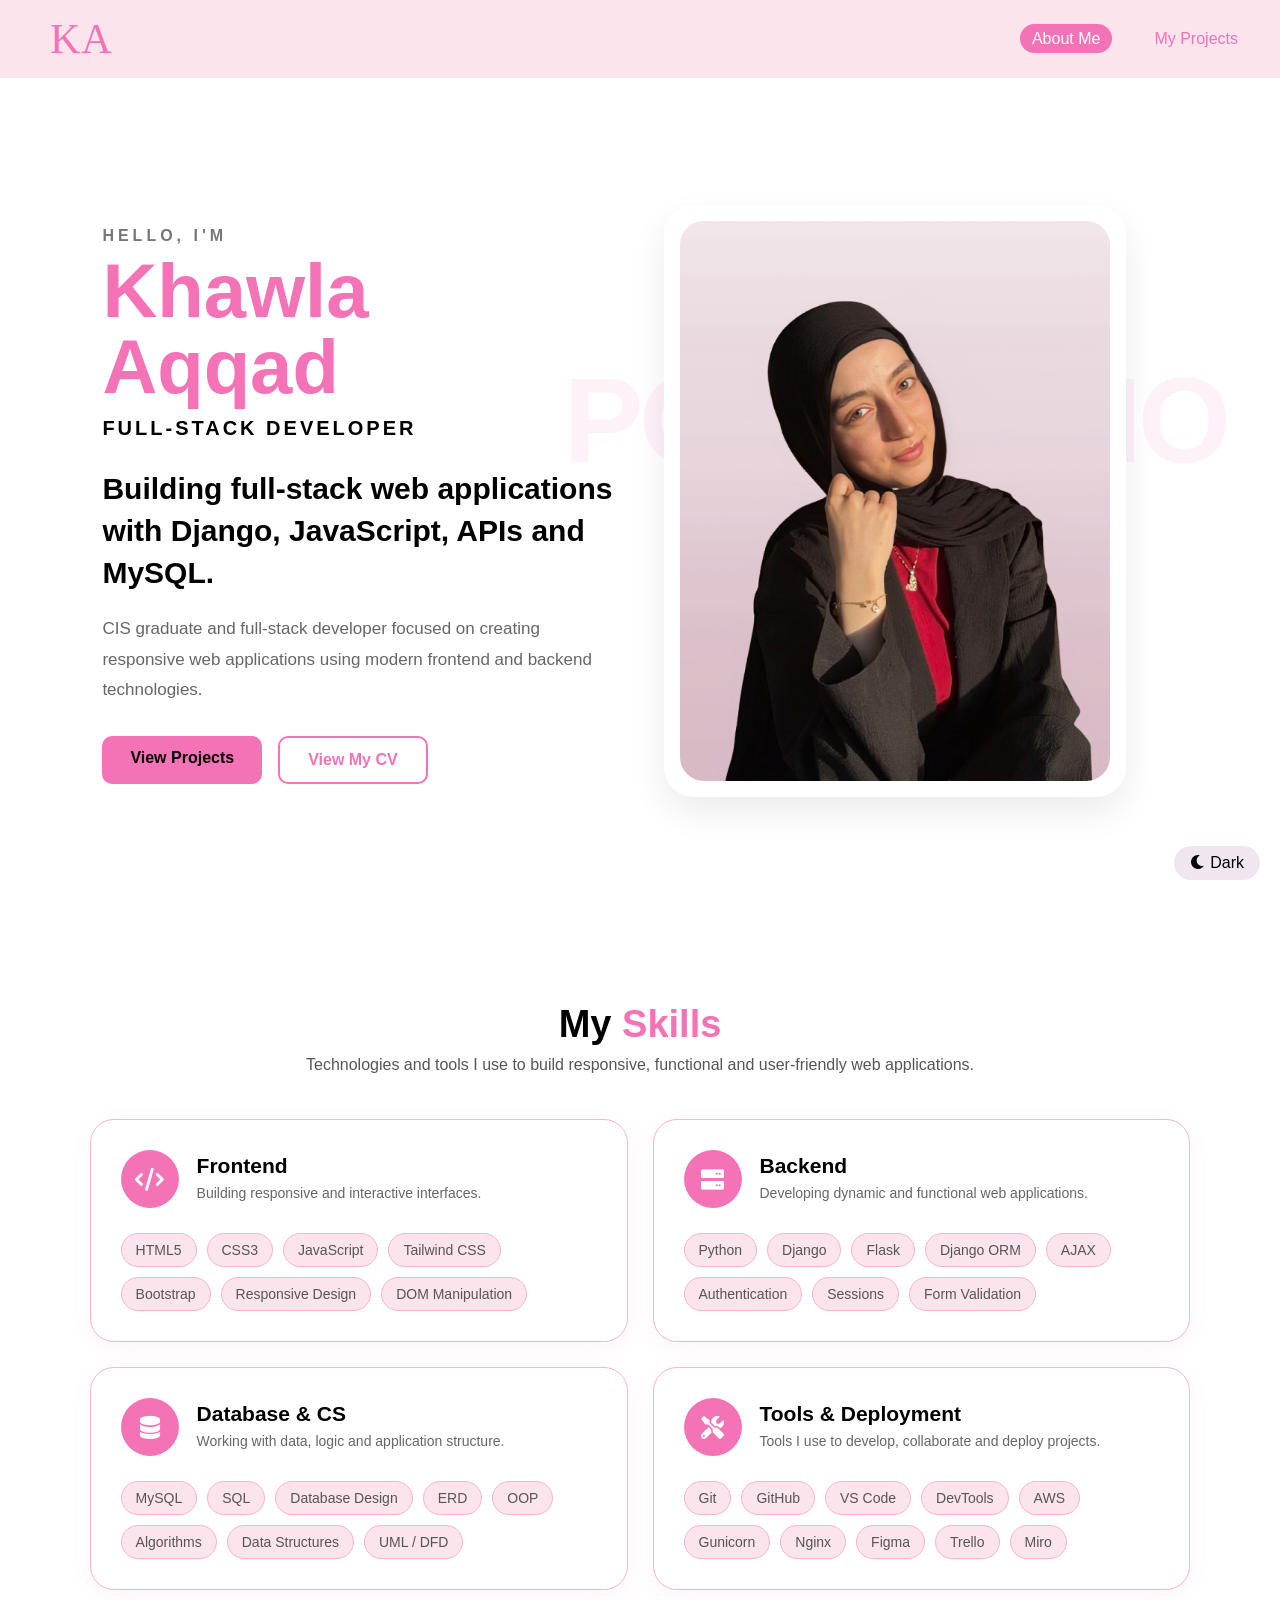
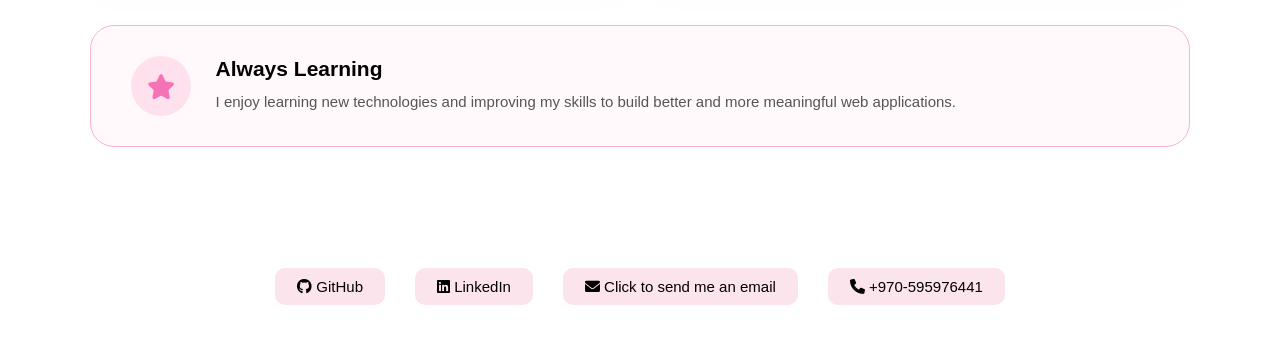
==== commit 78892b41: "Add a Careerly project" ====
--- a/index.html
+++ b/index.html
@@ -37,7 +37,7 @@
         <p class="hero-label">HELLO, I'M</p>
         <h1 class="hero-big-name">Khawla Aqqad</h1>
         <p class="hero-role">FULL-STACK DEVELOPER</p>
-        <h2>Building clean, interactive and user-friendly web experiences.</h2>
+        <h2>Building full-stack web applications with Django, JavaScript, APIs and MySQL.</h2>
         <p class="hero-description">
             CIS graduate and full-stack developer focused on creating responsive
             web applications using modern frontend and backend technologies.
--- a/style.css
+++ b/style.css
@@ -4,9 +4,7 @@
     font-family: 'Segoe UI', Tahoma, Geneva, Verdana, sans-serif;
 }
 
-/* ============================= */
-/* ===== DARK MODE ===== */
-/* ============================= */
+/*DARK MODE*/
 
 body.dark-mode {
     background-color: #121212;
@@ -14,7 +12,7 @@
 }
 
 
-/* ===== Navbar ===== */
+/*Navbar*/
 
 body.dark-mode .navbar {
     background-color: #1e1e2f;
@@ -36,7 +34,7 @@
 }
 
 
-/* ===== Hero ===== */
+/*Hero*/
 
 body.dark-mode .hero-label {
     color: #bdbdbd;
@@ -75,7 +73,7 @@
 }
 
 
-/* ===== Skills ===== */
+/*Skills*/
 
 body.dark-mode .skills-title p {
     color: #bdbdbd;
@@ -110,7 +108,7 @@
 }
 
 
-/* ===== Social ===== */
+/*Social*/
 
 body.dark-mode .social-btn {
     background-color: #1e1e2f;
@@ -124,7 +122,7 @@
 }
 
 
-/* ===== Projects Hero ===== */
+/*Projects Hero*/
 
 body.dark-mode .projects-hero {
     background-color: #181818;
@@ -152,7 +150,7 @@
 }
 
 
-/* ===== Project Cards ===== */
+/*Project Cards*/
 
 body.dark-mode .project-card {
     background-color: #1e1e2f;
@@ -175,7 +173,7 @@
 }
 
 
-/* ===== Theme Button ===== */
+/*Theme Button*/
 
 body.dark-mode .theme-toggle button {
     background-color: #1e1e2f;
@@ -183,7 +181,7 @@
     border: 1px solid #f472b6;
 }
 
-/* ===== Mode Switch Button ===== */
+/*Mode Switch Button*/
 .theme-toggle {
     position: fixed;
     bottom: 20px;
@@ -199,7 +197,7 @@
 }
 
 
-/* ===== navar ===== */
+/*navar*/
 .navbar {
     display: flex;
     justify-content: space-between;
@@ -244,7 +242,7 @@
     color: white;
 }
 
-/* ===== HERO SECTION ===== */
+/*HERO SECTION*/
 
 .hero-section {
     min-height: 85vh;
@@ -257,14 +255,14 @@
 }
 
 
-/* ===== LEFT SIDE ===== */
+/*LEFT SIDE*/
 
 .hero-content {
     width: 48%;
 }
 
 
-/* ===== Small Text ===== */
+/*Small Text*/
 
 .hero-label {
     font-size: 16px;
@@ -275,7 +273,7 @@
 }
 
 
-/* ===== Big Name ===== */
+/*Big Name*/
 
 .hero-big-name {
     font-size: 76px;
@@ -286,7 +284,7 @@
 }
 
 
-/* ===== Role ===== */
+/*Role*/
 
 .hero-role {
     font-size: 20px;
@@ -297,7 +295,7 @@
 }
 
 
-/* ===== Main Hero Text ===== */
+/*Main Hero Text*/
 
 .hero-content h2 {
     font-size: 30px;
@@ -307,7 +305,7 @@
 }
 
 
-/* ===== Description ===== */
+/*Description*/
 
 .hero-description {
     font-size: 17px;
@@ -317,7 +315,7 @@
 }
 
 
-/* ===== Buttons ===== */
+/*Buttons*/
 
 .hero-buttons {
     display: flex;
@@ -358,7 +356,7 @@
 }
 
 
-/* ===== RIGHT SIDE ===== */
+/*RIGHT SIDE*/
 
 .hero-image-area {
     width: 46%;
@@ -371,7 +369,7 @@
 }
 
 
-/* ===== PORTFOLIO BACKGROUND ===== */
+/*PORTFOLIO BACKGROUND*/
 
 .hero-bg-text {
     position: absolute;
@@ -387,7 +385,7 @@
 }
 
 
-/* ===== PHOTO CARD ===== */
+/*PHOTO CARD*/
 
 .photo-card {
     width: 430px;
@@ -401,7 +399,7 @@
 }
 
 
-/* ===== PHOTO ===== */
+/*PHOTO*/
 
 .hero-photo {
     width: 100%;
@@ -410,16 +408,15 @@
     border-radius: 24px;
     display: block;
 }
-/* ===== skills ===== */
-/* ===== Skills Section ===== */
-/* ===== Skills Section ===== */
+/*skills*/
+/*Skills Section*/
 
 .skills-section {
     padding: 70px 7%;
 }
 
 
-/* ===== Skills Title ===== */
+/*Skills Title*/
 
 .skills-title {
     text-align: center;
@@ -441,7 +438,7 @@
 }
 
 
-/* ===== Skills Grid ===== */
+/*Skills Grid*/
 .skills-grid {
     display: grid;
     grid-template-columns: repeat(2, 1fr);
@@ -451,7 +448,7 @@
 }
 
 
-/* ===== Skills Card ===== */
+/*Skills Card*/
 .skills-card {
     background-color: white;
     border: 1px solid #f8b4d0;
@@ -467,7 +464,7 @@
 }
 
 
-/* ===== Card Header ===== */
+/*Card Header*/
 .skills-card-header {
     display: flex;
     align-items: center;
@@ -487,7 +484,7 @@
 }
 
 
-/* ===== Icon ===== */
+/*Icon*/
 .skills-icon {
     min-width: 58px;
     height: 58px;
@@ -501,7 +498,7 @@
 }
 
 
-/* ===== Skill Tags ===== */
+/*Skill Tags*/
 .skills-tags {
     display: flex;
     flex-wrap: wrap;
@@ -519,7 +516,7 @@
 }
 
 
-/* ===== Always Learning ===== */
+/*Always Learning*/
 .learning-box {
     max-width: 1200px;
     margin: 35px auto 0;
@@ -555,7 +552,7 @@
     color: #555;
 }
 
-/* ===== social ===== */
+/*social*/
 
 .social {
     display: flex;
@@ -576,8 +573,8 @@
 }
 
 
-/* ===== project par ===== */
-/* ===== Projects Hero ===== */
+/*project par*/
+/*Projects Hero*/
 
 .projects-hero {
     min-height: 55vh;
@@ -594,7 +591,7 @@
 }
 
 
-/* ===== Left Side ===== */
+/*Left Side*/
 
 .projects-hero-text {
     width: 55%;
@@ -635,7 +632,7 @@
 }
 
 
-/* ===== Right Side ===== */
+/*Right Side*/
 
 .projects-hero-design {
     width: 40%;
@@ -650,7 +647,7 @@
 }
 
 
-/* ===== Background Word ===== */
+/*Background Word*/
 .projects-hero-design h2 {
     position: absolute;
     font-size: 120px;
@@ -661,7 +658,7 @@
 }
 
 
-/* ===== Small Card ===== */
+/*Small Card*/
 .projects-mini-card {
     position: relative;
     z-index: 2;
@@ -695,7 +692,7 @@
     width: 45%;
 }
 
-/* ===== project card ===== */
+/*project card*/
 .project-card {
     background-color: #fce4ec;
     padding: 30px 35px;
@@ -758,14 +755,35 @@
     font-size: 15px;
     color: #f472b6 ;
 }
-/* ============================= */
-/* ===== RESPONSIVE DESIGN ===== */
-/* ============================= */
+
+.title{
+    display: flex;
+    justify-content: space-between;
+}
+/*Project Type*/
+
+.project-type {
+    width: fit-content;
+    background-color: #fff9fb;
+    color: #f472b6;
+    border: 1px solid #f8b4d0;
+    padding: 4px 12px;
+    border-radius: 20px;
+    font-size: 13px !important;
+    font-weight: 600;
+}
+
+body.dark-mode .project-type {
+    background-color: #332333;
+    color: #f472b6;
+    border-color: #f472b6;
+}
+/*RESPONSIVE DESIGN*/
 
 @media (max-width: 768px) {
 
 
-    /* ===== Navbar ===== */
+    /*Navbar*/
 
     .navbar {
         padding: 12px 20px;
@@ -796,7 +814,7 @@
     }
 
 
-    /* ===== Hero ===== */
+    /*Hero*/
 
     .hero-section {
         min-height: auto;
@@ -851,7 +869,7 @@
     }
 
 
-    /* ===== Hero Image ===== */
+    /*Hero Image*/
 
     .hero-image-area {
         width: 100%;
@@ -880,7 +898,7 @@
     }
 
 
-    /* ===== Skills ===== */
+    /*Skills*/
 
     .skills-section {
         padding: 50px 5%;
@@ -931,7 +949,7 @@
     }
 
 
-    /* ===== Always Learning ===== */
+    /*Always Learning*/
 
     .learning-box {
         padding: 25px;
@@ -962,7 +980,7 @@
     }
 
 
-    /* ===== Social ===== */
+    /*Social*/
 
     .social {
         padding: 30px 5%;
@@ -979,7 +997,7 @@
     }
 
 
-    /* ===== Projects Hero ===== */
+    /*Projects Hero*/
 
     .projects-hero {
         min-height: auto;
@@ -1032,7 +1050,7 @@
     }
 
 
-    /* ===== Projects Cards ===== */
+    /*Projects Cards*/
 
     .container {
         width: 90%;
@@ -1081,7 +1099,7 @@
     }
 
 
-    /* ===== Theme Button ===== */
+    /*Theme Button*/
 
     .theme-toggle {
         bottom: 15px;
@@ -1095,4 +1113,4 @@
         padding: 7px 13px;
     }
 
-}x;+}
